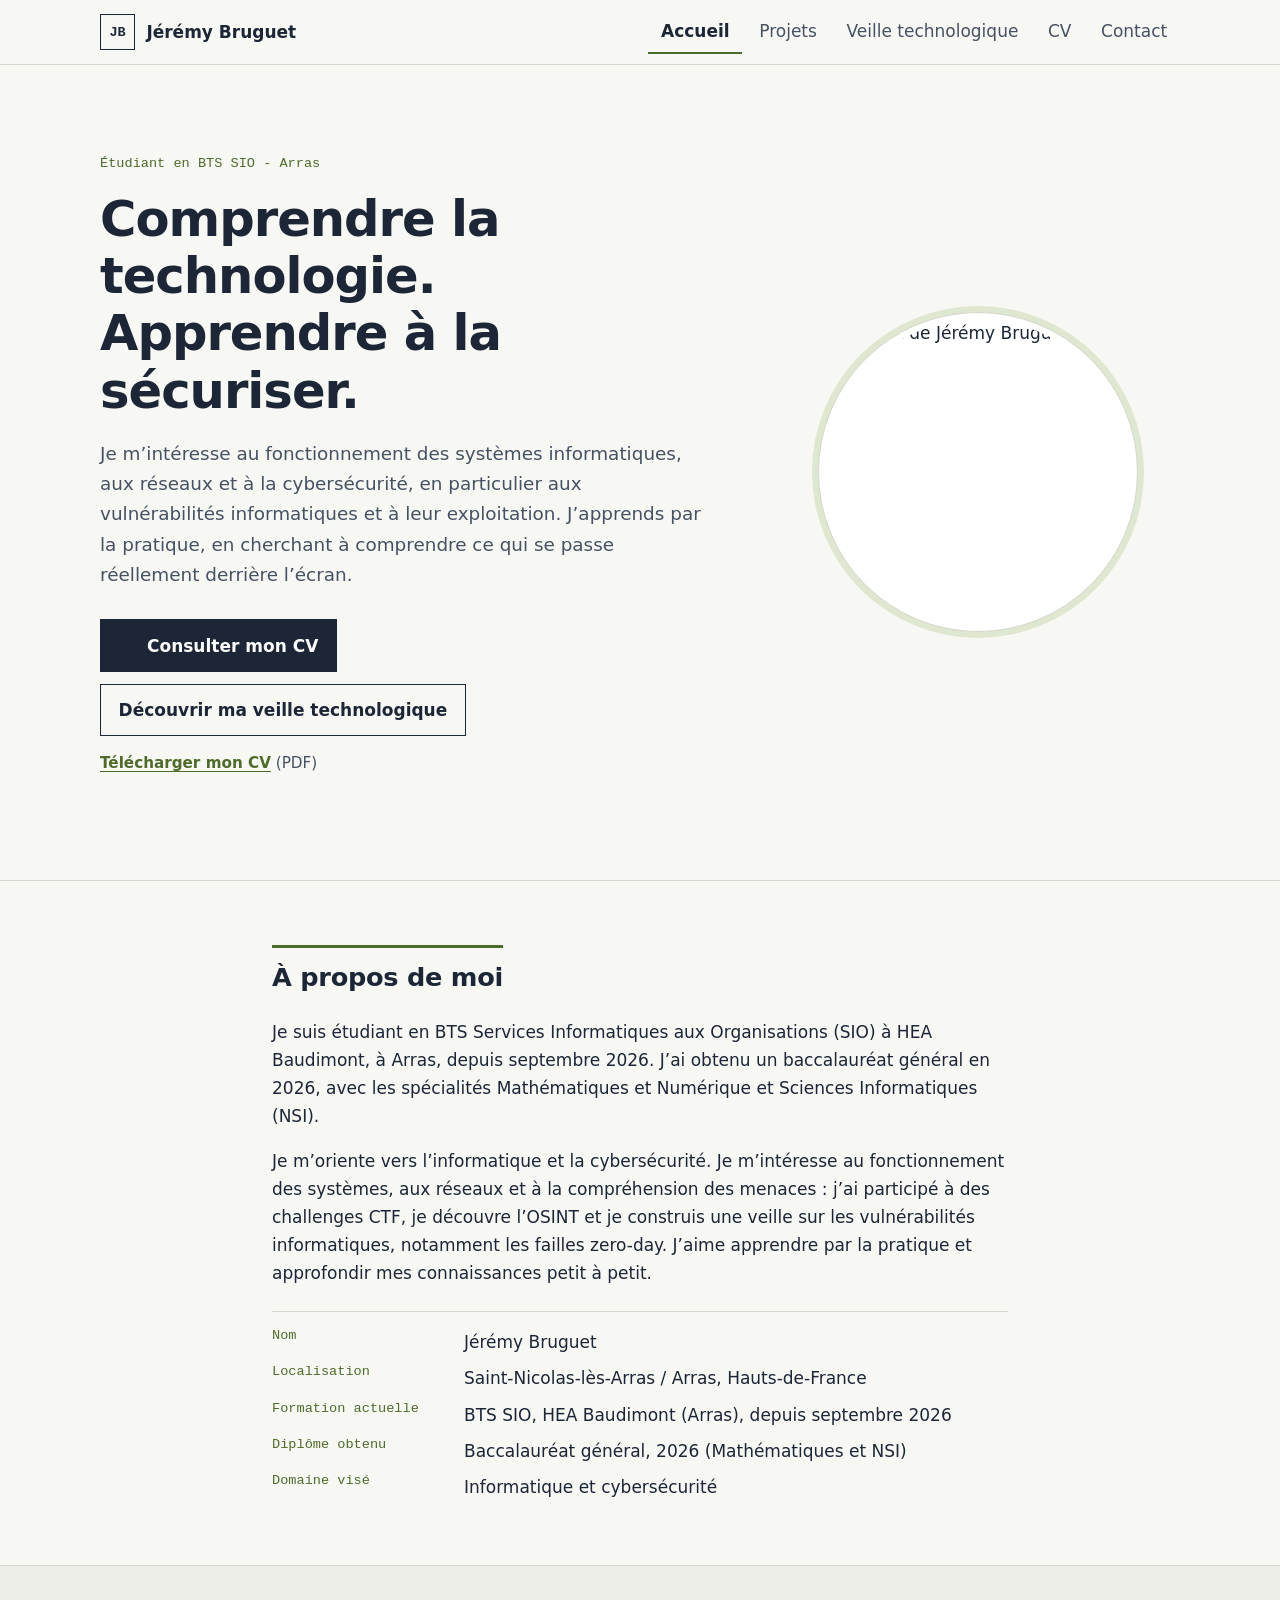
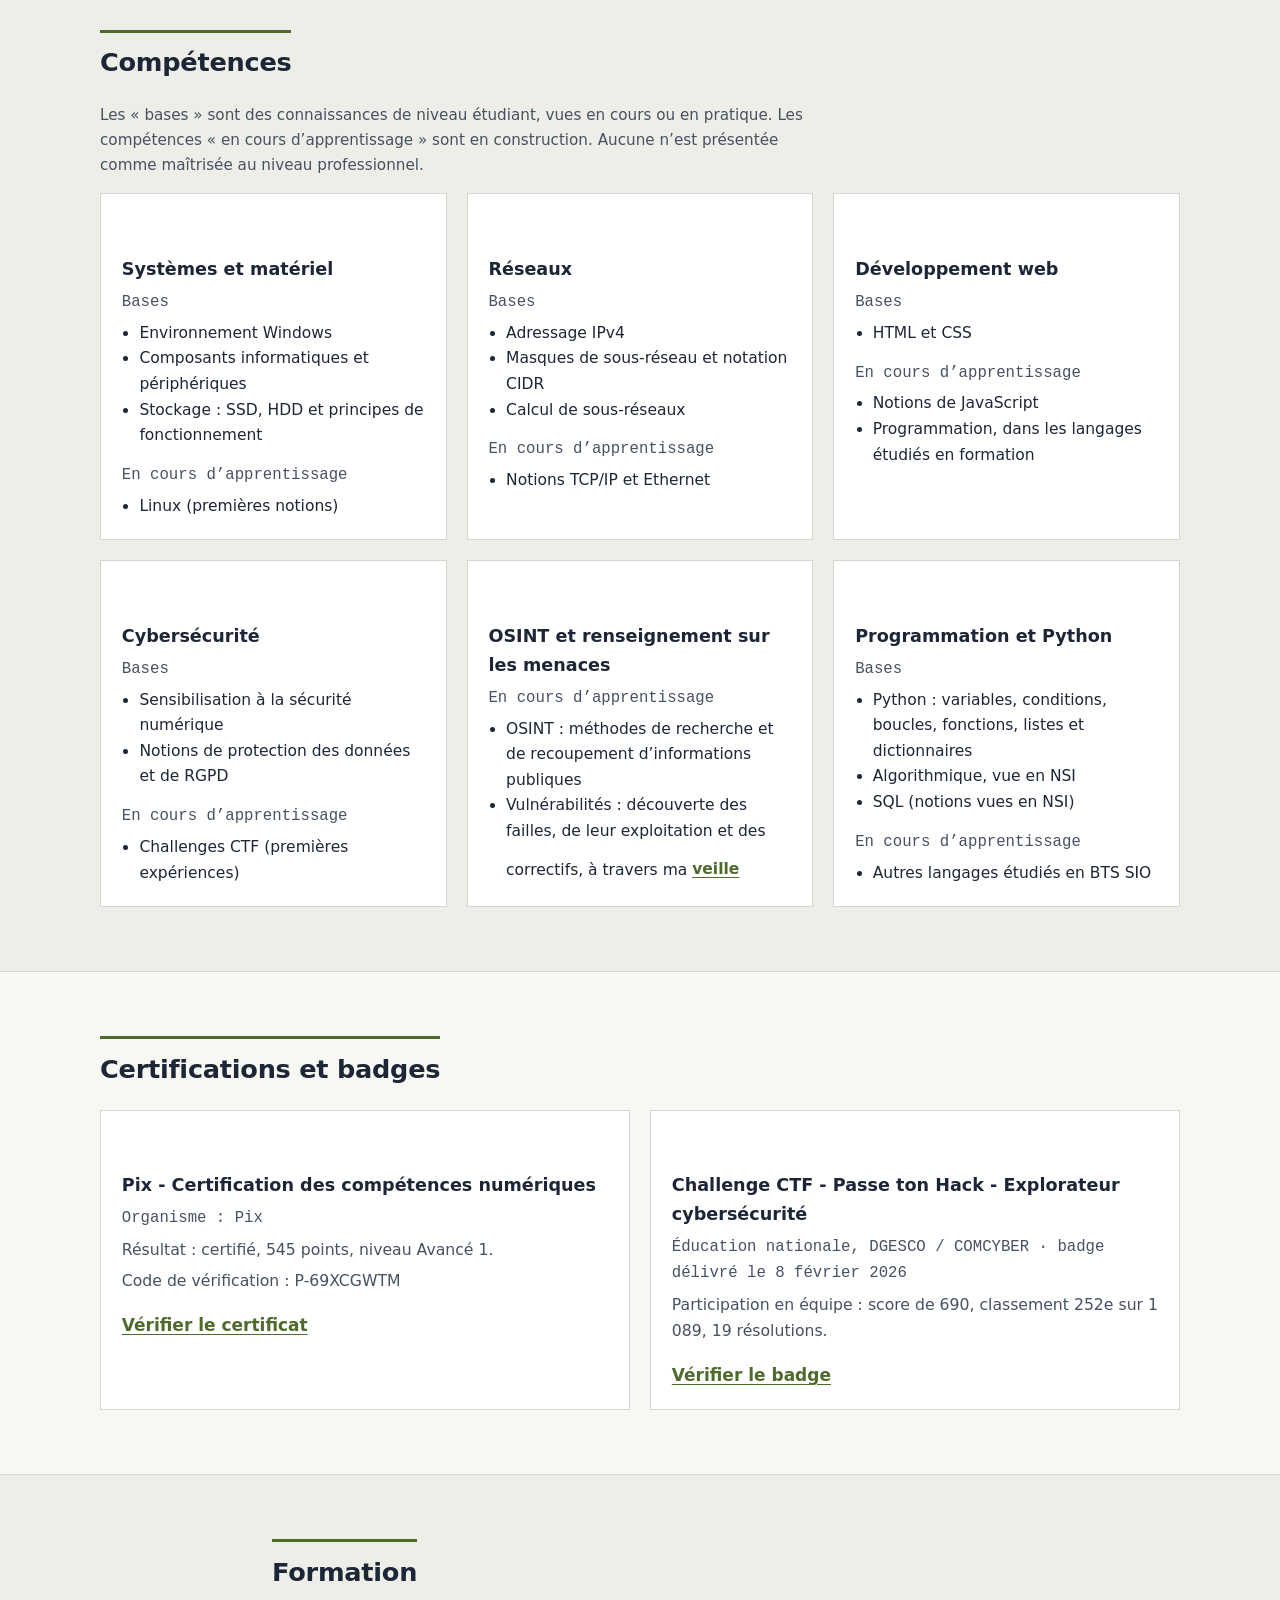
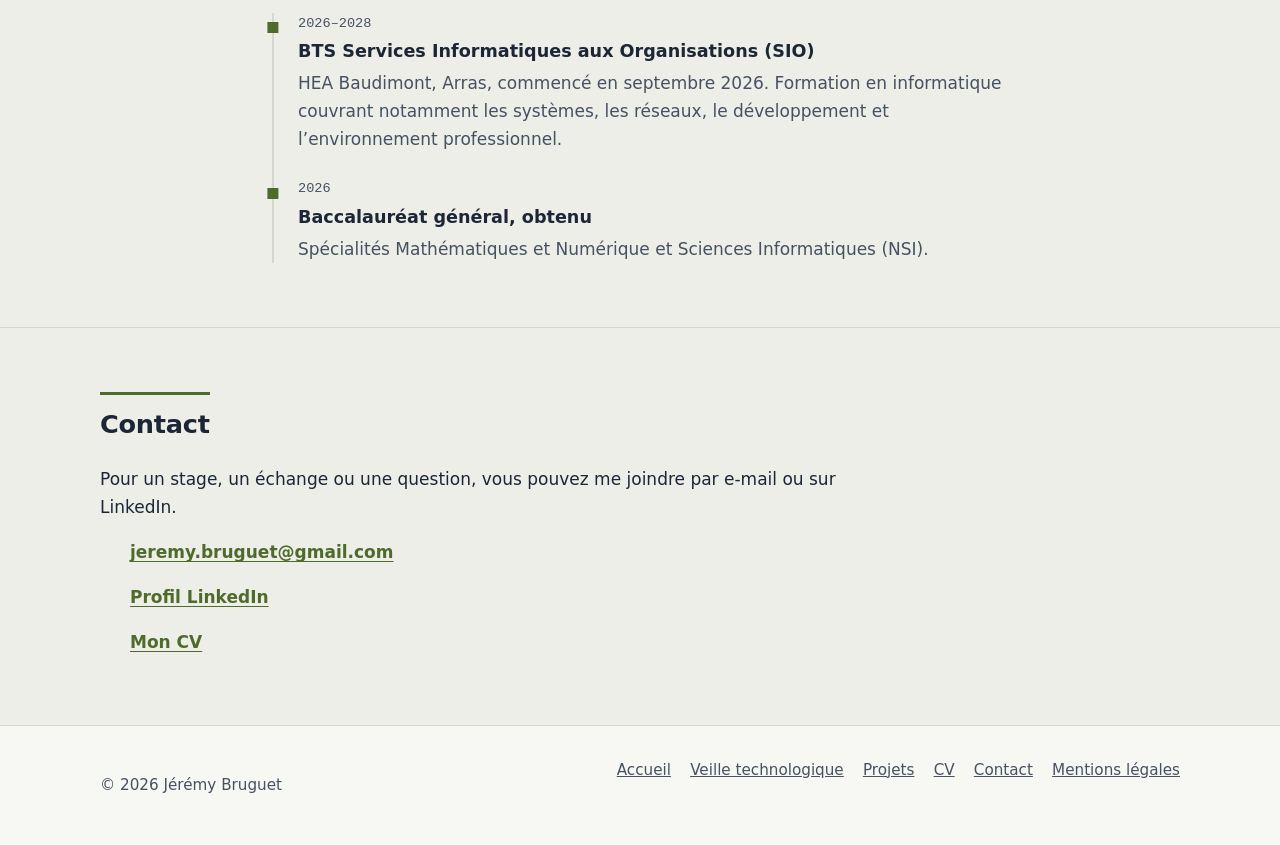
==== index.html @ c14fc37c "Add files via upload" ====
<!DOCTYPE html>
<html lang="fr">
<head>
<meta charset="utf-8">
<meta name="viewport" content="width=device-width, initial-scale=1">
<title>Jérémy Bruguet - Étudiant en BTS SIO, informatique et cybersécurité</title>
<meta name="description" content="Portfolio de Jérémy Bruguet, étudiant en BTS SIO à Arras : présentation, compétences, certifications, veille technologique sur les vulnérabilités informatiques et CV.">
<meta property="og:type" content="website">
<meta property="og:locale" content="fr_FR">
<meta property="og:title" content="Jérémy Bruguet - Étudiant en BTS SIO, informatique et cybersécurité">
<meta property="og:description" content="Portfolio de Jérémy Bruguet, étudiant en BTS SIO à Arras : présentation, compétences, certifications, veille technologique sur les vulnérabilités informatiques et CV.">
<link rel="icon" href="assets/favicon.svg" type="image/svg+xml">
<link rel="stylesheet" href="style.css">
<script src="script.js" defer></script>
</head>
<body>
<a class="skip" href="#contenu">Aller au contenu</a>
<header class="site-header"><div class="wrap bar">
<a class="brand" href="index.html"><span class="logo" aria-hidden="true">JB</span>Jérémy Bruguet</a>
<button class="toggle" type="button" aria-expanded="false" aria-controls="menu"><span class="i icon icon-menu" aria-hidden="true"></span> Menu</button>
<nav id="menu" aria-label="Navigation principale"><ul>
<li><a href="index.html" aria-current="page">Accueil</a></li>
<li><a href="projets.html">Projets</a></li>
<li><a href="veille.html">Veille technologique</a></li>
<li><a href="CV_jeremy_bruguet.pdf" target="_blank" rel="noopener">CV</a></li>
<li><a href="index.html#contact">Contact</a></li>
</ul></nav>
</div></header>
<main id="contenu">
<section class="hero"><div class="wrap hero-grid">
<div>
<p class="eyebrow">Étudiant en BTS SIO - Arras</p>
<h1>Comprendre la technologie. Apprendre à la sécuriser.</h1>
<p class="lead">Je m’intéresse au fonctionnement des systèmes informatiques, aux réseaux et à la cybersécurité, en particulier aux vulnérabilités informatiques et à leur exploitation. J’apprends par la pratique, en cherchant à comprendre ce qui se passe réellement derrière l’écran.</p>
<p class="actions">
<a class="btn primary" href="CV_jeremy_bruguet.pdf" target="_blank" rel="noopener"><span class="i icon icon-file" aria-hidden="true"></span> Consulter mon CV</a>
<a class="btn" href="veille.html">Découvrir ma veille technologique</a>
</p>
<p class="small"><a class="link" href="CV_jeremy_bruguet.pdf" download>Télécharger mon CV</a> (PDF)</p>
</div>
<figure class="photo"><img src="assets/photo-cv.jpg" alt="Portrait de Jérémy Bruguet" width="480" height="480"></figure>
</div></section>

<section class="sec" id="apropos"><div class="wrap prose">
<h2>À propos de moi</h2>
<p>Je suis étudiant en BTS Services Informatiques aux Organisations (SIO) à HEA Baudimont, à Arras, depuis septembre 2026. J’ai obtenu un baccalauréat général en 2026, avec les spécialités Mathématiques et Numérique et Sciences Informatiques (NSI).</p>
<p>Je m’oriente vers l’informatique et la cybersécurité. Je m’intéresse au fonctionnement des systèmes, aux réseaux et à la compréhension des menaces : j’ai participé à des challenges CTF, je découvre l’OSINT et je construis une veille sur les vulnérabilités informatiques, notamment les failles zero-day. J’aime apprendre par la pratique et approfondir mes connaissances petit à petit.</p>
<dl class="facts">
<dt>Nom</dt><dd>Jérémy Bruguet</dd>
<dt>Localisation</dt><dd>Saint-Nicolas-lès-Arras / Arras, Hauts-de-France</dd>
<dt>Formation actuelle</dt><dd>BTS SIO, HEA Baudimont (Arras), depuis septembre 2026</dd>
<dt>Diplôme obtenu</dt><dd>Baccalauréat général, 2026 (Mathématiques et NSI)</dd>
<dt>Domaine visé</dt><dd>Informatique et cybersécurité</dd>
</dl>
</div></section>

<section class="sec alt" id="competences"><div class="wrap">
<h2>Compétences</h2>
<p class="small prose">Les « bases » sont des connaissances de niveau étudiant, vues en cours ou en pratique. Les compétences « en cours d’apprentissage » sont en construction. Aucune n’est présentée comme maîtrisée au niveau professionnel.</p>
<div class="grid">
<article class="card"><span class="i icon icon-monitor" aria-hidden="true"></span><h3>Systèmes et matériel</h3>
<p class="meta">Bases</p><ul><li>Environnement Windows</li><li>Composants informatiques et périphériques</li><li>Stockage : SSD, HDD et principes de fonctionnement</li></ul>
<p class="meta">En cours d’apprentissage</p><ul><li>Linux (premières notions)</li></ul></article>
<article class="card"><span class="i icon icon-network" aria-hidden="true"></span><h3>Réseaux</h3>
<p class="meta">Bases</p><ul><li>Adressage IPv4</li><li>Masques de sous-réseau et notation CIDR</li><li>Calcul de sous-réseaux</li></ul>
<p class="meta">En cours d’apprentissage</p><ul><li>Notions TCP/IP et Ethernet</li></ul></article>
<article class="card"><span class="i icon icon-code" aria-hidden="true"></span><h3>Développement web</h3>
<p class="meta">Bases</p><ul><li>HTML et CSS</li></ul>
<p class="meta">En cours d’apprentissage</p><ul><li>Notions de JavaScript</li><li>Programmation, dans les langages étudiés en formation</li></ul></article>
<article class="card"><span class="i icon icon-shield" aria-hidden="true"></span><h3>Cybersécurité</h3>
<p class="meta">Bases</p><ul><li>Sensibilisation à la sécurité numérique</li><li>Notions de protection des données et de RGPD</li></ul>
<p class="meta">En cours d’apprentissage</p><ul><li>Challenges CTF (premières expériences)</li></ul></article>
<article class="card"><span class="i icon icon-search" aria-hidden="true"></span><h3>OSINT et renseignement sur les menaces</h3>
<p class="meta">En cours d’apprentissage</p><ul><li>OSINT : méthodes de recherche et de recoupement d’informations publiques</li><li>Vulnérabilités : découverte des failles, de leur exploitation et des correctifs, à travers ma <a class="link" href="veille.html">veille</a></li></ul></article>
<article class="card"><span class="i icon icon-terminal" aria-hidden="true"></span><h3>Programmation et Python</h3>
<p class="meta">Bases</p><ul><li>Python : variables, conditions, boucles, fonctions, listes et dictionnaires</li><li>Algorithmique, vue en NSI</li><li>SQL (notions vues en NSI)</li></ul>
<p class="meta">En cours d’apprentissage</p><ul><li>Autres langages étudiés en BTS SIO</li></ul></article>
</div></div></section>

<section class="sec" id="certifications"><div class="wrap">
<h2>Certifications et badges</h2>
<div class="grid">
<article class="card"><span class="i icon icon-award" aria-hidden="true"></span>
<h3>Pix - Certification des compétences numériques</h3>
<p class="meta">Organisme : Pix</p>
<p>Résultat : certifié, 545 points, niveau Avancé 1.</p>
<p class="small">Code de vérification : P-69XCGWTM</p>
<a class="link" href="https://app.pix.fr/verification-certificat" target="_blank" rel="noopener noreferrer">Vérifier le certificat <span class="i icon icon-ext" aria-hidden="true"></span></a></article>
<article class="card"><span class="i icon icon-award" aria-hidden="true"></span>
<h3>Challenge CTF - Passe ton Hack - Explorateur cybersécurité</h3>
<p class="meta">Éducation nationale, DGESCO / COMCYBER · badge délivré le 8 février 2026</p>
<p>Participation en équipe : score de 690, classement 252e sur 1 089, 19 résolutions.</p>
<a class="link" href="https://openbadgepassport.com/app/badge/info/1085976">Vérifier le badge</a></article>
</div></div></section>

<section class="sec alt" id="formation"><div class="wrap prose">
<h2>Formation</h2>
<ol class="timeline">
<li><p class="meta">2026–2028</p><h3>BTS Services Informatiques aux Organisations (SIO)</h3><p>HEA Baudimont, Arras, commencé en septembre 2026. Formation en informatique couvrant notamment les systèmes, les réseaux, le développement et l’environnement professionnel.</p></li>
<li><p class="meta">2026</p><h3>Baccalauréat général, obtenu</h3><p>Spécialités Mathématiques et Numérique et Sciences Informatiques (NSI).</p></li>
</ol>
</div></section>


<section class="sec alt" id="contact"><div class="wrap">
<h2>Contact</h2>
<p class="prose">Pour un stage, un échange ou une question, vous pouvez me joindre par e-mail ou sur LinkedIn.</p>
<ul class="contact">
<li><a class="link" href="mailto:jeremy.bruguet@gmail.com"><span class="i icon icon-mail" aria-hidden="true"></span> jeremy.bruguet@gmail.com</a></li>
<li><a class="link" href="https://www.linkedin.com/in/jeremy-bruguet/" target="_blank" rel="noopener noreferrer"><span class="i icon icon-linkedin" aria-hidden="true"></span> Profil LinkedIn</a></li>
<li><a class="link" href="CV_jeremy_bruguet.pdf" target="_blank" rel="noopener"><span class="i icon icon-file" aria-hidden="true"></span> Mon CV</a></li>
</ul>
</div></section>
</main>
<footer class="site-footer"><div class="wrap foot">
<p>© <span data-year>2026</span> Jérémy Bruguet</p>
<ul>
<li><a href="index.html">Accueil</a></li>
<li><a href="veille.html">Veille technologique</a></li>
<li><a href="projets.html">Projets</a></li>
<li><a href="CV_jeremy_bruguet.pdf" target="_blank" rel="noopener">CV</a></li>
<li><a href="index.html#contact">Contact</a></li>
<li><a href="mentions-legales.html">Mentions légales</a></li>
</ul>
</div></footer>
</body>
</html>
---- style.css ----
:root{--bg:#f7f7f3;--alt:#eceee7;--ink:#1c2636;--mute:#465162;--line:#d3d7cd;--acc:#4f6b2c;--soft:#dfe7d0;--mono:ui-monospace,SFMono-Regular,Menlo,Consolas,monospace}
*{box-sizing:border-box}
html{scroll-behavior:smooth;scroll-padding-top:5rem}
body{margin:0;background:var(--bg);color:var(--ink);font:1.0625rem/1.65 system-ui,-apple-system,"Segoe UI",Roboto,sans-serif}
.wrap{width:min(1080px,100% - 2.5rem);margin-inline:auto}
a{color:inherit}
:focus-visible{outline:3px solid var(--acc);outline-offset:2px}
.skip{position:absolute;left:-9999px}
.skip:focus{left:1rem;top:1rem;z-index:30;background:var(--ink);color:#fff;padding:.5rem 1rem}
.sr{position:absolute;width:1px;height:1px;overflow:hidden;clip:rect(0 0 0 0);white-space:nowrap}
.i{display:inline-block;width:1.2em;height:1.2em;flex:none;vertical-align:-.18em}
:root{--icon-acc:brightness(0) saturate(100%) invert(90%) sepia(73%) saturate(1149%) hue-rotate(26deg) brightness(38%) contrast(69%);--icon-white:brightness(0) invert(1)}
.icon{background:center/contain no-repeat}
.icon-award{background-image:url(assets/icons/award.svg)}
.icon-back{background-image:url(assets/icons/back.svg)}
.icon-check{background-image:url(assets/icons/check.svg)}
.icon-code{background-image:url(assets/icons/code.svg)}
.icon-download{background-image:url(assets/icons/download.svg)}
.icon-ext{background-image:url(assets/icons/ext.svg)}
.icon-file{background-image:url(assets/icons/file.svg)}
.icon-home{background-image:url(assets/icons/home.svg)}
.icon-linkedin{background-image:url(assets/icons/linkedin.svg)}
.icon-mail{background-image:url(assets/icons/mail.svg)}
.icon-menu{background-image:url(assets/icons/menu.svg)}
.icon-monitor{background-image:url(assets/icons/monitor.svg)}
.icon-network{background-image:url(assets/icons/network.svg)}
.icon-refresh{background-image:url(assets/icons/refresh.svg)}
.icon-search{background-image:url(assets/icons/search.svg)}
.icon-shield{background-image:url(assets/icons/shield.svg)}
.icon-terminal{background-image:url(assets/icons/terminal.svg)}
.card>.icon,.link .icon{filter:var(--icon-acc)}
.link:hover .icon{filter:none}
.btn.primary .icon,.btn:hover .icon{filter:var(--icon-white)}

.site-header{position:sticky;top:0;z-index:10;background:rgba(247,247,243,.96);border-bottom:1px solid var(--line)}
.bar{display:flex;align-items:center;justify-content:space-between;gap:1rem;min-height:4rem;flex-wrap:wrap}
.brand{display:flex;align-items:center;gap:.7rem;font-weight:650;text-decoration:none}
.logo{display:grid;place-items:center;width:2.2rem;height:2.2rem;border:1.5px solid var(--ink);font:700 .85rem var(--mono)}
nav ul{display:flex;flex-wrap:wrap;gap:.25rem;list-style:none;margin:0;padding:0}
nav a{display:block;padding:.45rem .8rem;text-decoration:none;color:var(--mute);border-bottom:2px solid transparent;transition:color .15s,border-color .15s}
nav a:hover{color:var(--ink);border-color:var(--line)}
nav a[aria-current="page"]{font-weight:650}
nav a[aria-current]{color:var(--ink);border-color:var(--acc)}
.toggle{display:none;align-items:center;gap:.4rem;background:none;border:1px solid var(--line);padding:.45rem .8rem;font:inherit;color:inherit;cursor:pointer}

h1{font-size:clamp(2rem,4.6vw,3.1rem);line-height:1.15;margin:0 0 1.2rem;letter-spacing:-.02em}
h2{font-size:1.6rem;line-height:1.25;margin:0 0 1.5rem;letter-spacing:-.01em;padding-top:.9rem;border-top:3px solid var(--acc);width:fit-content;min-width:3rem}
h3{font-size:1.1rem;margin:.6rem 0 .4rem}
.meta,.eyebrow{font-family:var(--mono);font-size:.85rem}
.eyebrow{color:var(--acc);margin:0 0 1rem}
.meta{color:var(--acc);margin:0}
.lead{font-size:1.15rem;color:var(--mute);max-width:40rem}
.small{font-size:.95rem;color:var(--mute)}
.prose{max-width:46rem}

.hero{padding:clamp(2.5rem,7vw,5.5rem) 0}
.hero-grid{display:grid;grid-template-columns:1.5fr 1fr;gap:clamp(2rem,6vw,4.5rem);align-items:center}
.actions{display:flex;flex-wrap:wrap;gap:.75rem;margin:1.8rem 0 .8rem}
.btn{display:inline-flex;align-items:center;gap:.5rem;padding:.7rem 1.1rem;border:1.5px solid var(--ink);text-decoration:none;font-weight:600;transition:background .15s,color .15s,border-color .15s}
.btn:hover{background:var(--ink);color:#fff}
.btn.primary{background:var(--ink);color:#fff}
.btn.primary:hover{background:var(--acc);border-color:var(--acc)}
.photo{margin:0;width:100%;max-width:320px;justify-self:center}
.photo img{display:block;width:100%;height:auto;aspect-ratio:1/1;object-fit:cover;border-radius:50%;border:1px solid var(--line);padding:6px;background:#fff;box-shadow:0 0 0 6px var(--soft)}

.sec{padding:clamp(2.5rem,6vw,4rem) 0;border-top:1px solid var(--line)}
.sec.alt{background:var(--alt)}
.grid{display:grid;gap:1.25rem;grid-template-columns:repeat(auto-fit,minmax(16rem,1fr))}
.card{background:#fff;border:1px solid var(--line);padding:1.25rem 1.3rem}
.card>.i{color:var(--acc);width:1.6rem;height:1.6rem}
.card p{margin:.3rem 0;color:var(--mute);font-size:.98rem}
.card ul{margin:.6rem 0 0;padding-left:1.1rem;font-size:.97rem}
.link{color:var(--acc);font-weight:600;text-underline-offset:3px}
.link:hover{color:var(--ink)}
.card .link{display:inline-flex;gap:.4rem;align-items:center;margin-top:.8rem}

.timeline{list-style:none;margin:0;padding:0 0 0 1.5rem;border-left:2px solid var(--line)}
.timeline li{position:relative;padding-bottom:1.6rem}
.timeline li:last-child{padding-bottom:0}
.timeline li::before{content:"";position:absolute;left:calc(-1.5rem - 1px);top:.6rem;width:.7rem;height:.7rem;background:var(--acc);transform:translateX(-50%)}
.timeline h3{margin:.1rem 0 .2rem}
.timeline p{margin:0;color:var(--mute)}
.tags,.contact{list-style:none;margin:0;padding:0}
.tags{display:flex;flex-wrap:wrap;gap:.6rem}
.tags li{border:1px solid var(--line);background:#fff;padding:.4rem .9rem}
.contact{display:grid;gap:.8rem}
.contact a{display:inline-flex;align-items:center;gap:.6rem}

.empty{border:1px dashed var(--mute);background:#fff;padding:1.5rem;color:var(--mute);margin:0}
.fiche{background:#fff;border:1px solid var(--line);padding:1.25rem 1.5rem;margin-bottom:1.25rem}
.fiche dl{display:grid;grid-template-columns:11rem 1fr;gap:.5rem 1rem;margin:0}
.fiche dt{font:.85rem var(--mono);color:var(--acc)}
.fiche dd{margin:0}
.steps{list-style:none;margin:0;padding:0;display:grid;gap:1.25rem;grid-template-columns:repeat(auto-fit,minmax(13rem,1fr))}
.themes{columns:2 16rem;padding-left:1.2rem;margin:0}

.site-footer{border-top:1px solid var(--line);padding:2rem 0;color:var(--mute);font-size:.95rem}
.foot{display:flex;flex-wrap:wrap;justify-content:space-between;gap:1rem}
.foot ul{display:flex;flex-wrap:wrap;gap:1.2rem;list-style:none;margin:0;padding:0}

@media (max-width:760px){
.hero-grid{grid-template-columns:1fr}
.photo{order:-1;max-width:220px}
.fiche dl{grid-template-columns:1fr}
.js .toggle{display:inline-flex}
.js nav{display:none;width:100%}
.js nav.open{display:block;padding-bottom:.6rem}
.js nav ul{flex-direction:column}
}
@media (prefers-reduced-motion:reduce){*{transition:none!important;scroll-behavior:auto!important}}

.facts{display:grid;grid-template-columns:11rem 1fr;gap:.5rem 1rem;margin:1.5rem 0 0;padding-top:1rem;border-top:1px solid var(--line)}
.facts dt{font:.85rem var(--mono);color:var(--acc)}
.facts dd{margin:0}
.badge-img{display:block;width:5.5rem;height:auto;margin:.6rem 0}
.card p.meta+ul{margin-top:.2rem}
.card ul+p.meta{margin-top:.9rem}
.tags a{text-decoration:none}
.tags a:hover{color:var(--acc)}
.stack{display:grid;gap:1.25rem}
.srclist{list-style:none;margin:0;padding:0}
.srclist li{margin:.2rem 0}
.nd{color:var(--mute);font-style:italic}
.filters{display:flex;flex-wrap:wrap;gap:1rem;align-items:end;margin-bottom:1rem}
.filters label{display:block;font:.85rem var(--mono);color:var(--mute);margin-bottom:.2rem}
.filters select,.filters input{font:inherit;padding:.5rem .6rem;border:1px solid var(--mute);background:#fff;color:var(--ink);min-width:12rem;max-width:100%}
.el{border-left:4px solid var(--line);padding:.2rem 0 .2rem .9rem;margin:.7rem 0}
.el .lbl{display:block;font:.8rem var(--mono);color:var(--mute)}
.el.etabli{border-left:4px solid var(--ink)}
.el.confirme{border-left:4px solid var(--acc)}
.el.hypothese{border-left:4px dashed var(--acc)}
.el.incertain{border-left:4px dotted var(--mute)}
.fiche h3{margin-top:.2rem}
.fiche{scroll-margin-top:5rem}
@media (max-width:760px){.facts{grid-template-columns:1fr}}

[hidden]{display:none!important}
button.btn{background:transparent;color:inherit;font:inherit;font-weight:600;cursor:pointer}
.err-grid{display:grid;grid-template-columns:1.2fr 1fr;gap:clamp(2rem,6vw,4.5rem);align-items:center}
.code{display:block;font:700 clamp(4.5rem,16vw,9rem)/1 var(--mono);letter-spacing:-.04em;margin-bottom:1rem}
.code::after{content:"";display:block;width:3rem;margin-top:.9rem;border-top:3px solid var(--acc)}
.err-grid code{font-family:var(--mono);font-size:.9rem;overflow-wrap:anywhere}
.flammy{margin:0;width:100%;max-width:420px;justify-self:center}
.flammy img{display:block;width:100%;height:auto;border:1px solid var(--line);padding:6px;background:#fff;box-shadow:8px 8px 0 var(--soft);animation:flottement 5s ease-in-out infinite}
.flammy figcaption{margin-top:1rem;text-align:center;font:.85rem var(--mono);color:var(--mute)}
@keyframes flottement{50%{transform:translateY(-6px)}}
@media (max-width:760px){.err-grid{grid-template-columns:1fr}.flammy{order:-1;max-width:260px}}
@media (prefers-reduced-motion:reduce){.flammy img{animation:none}}
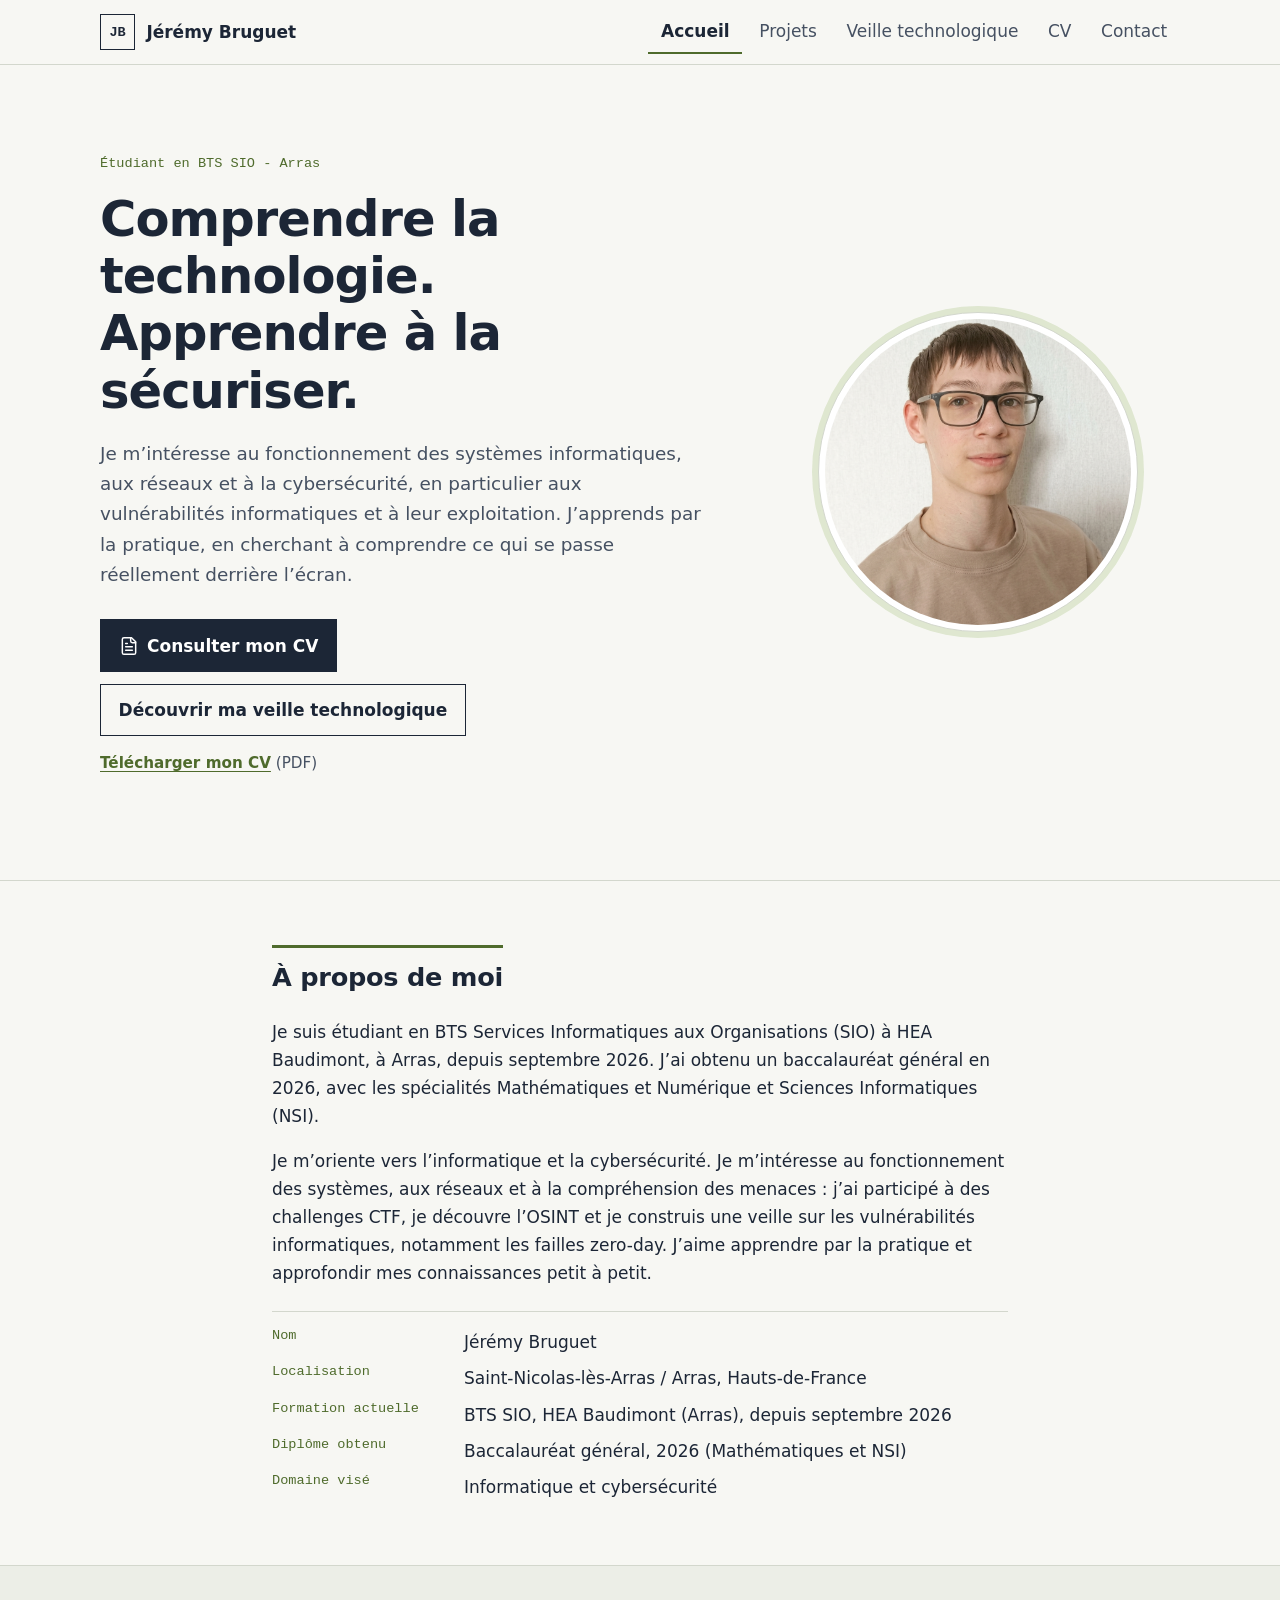
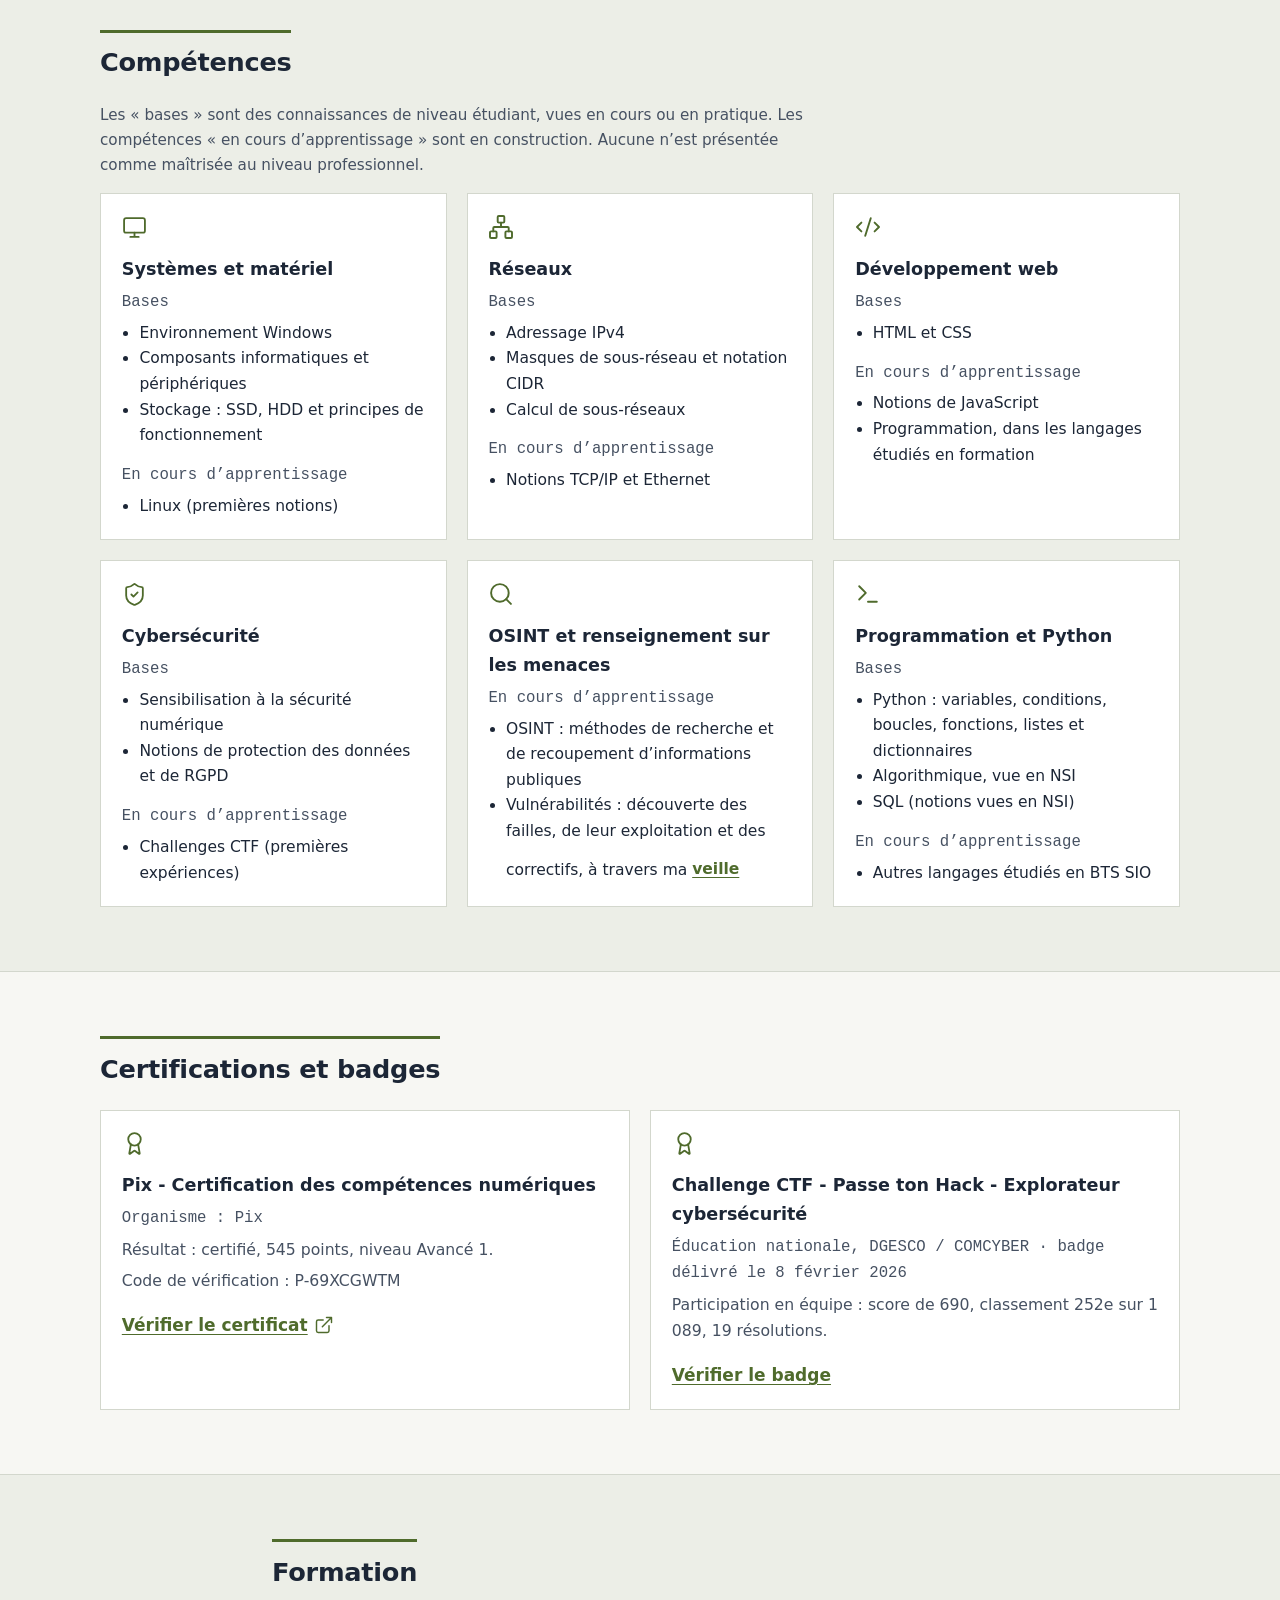
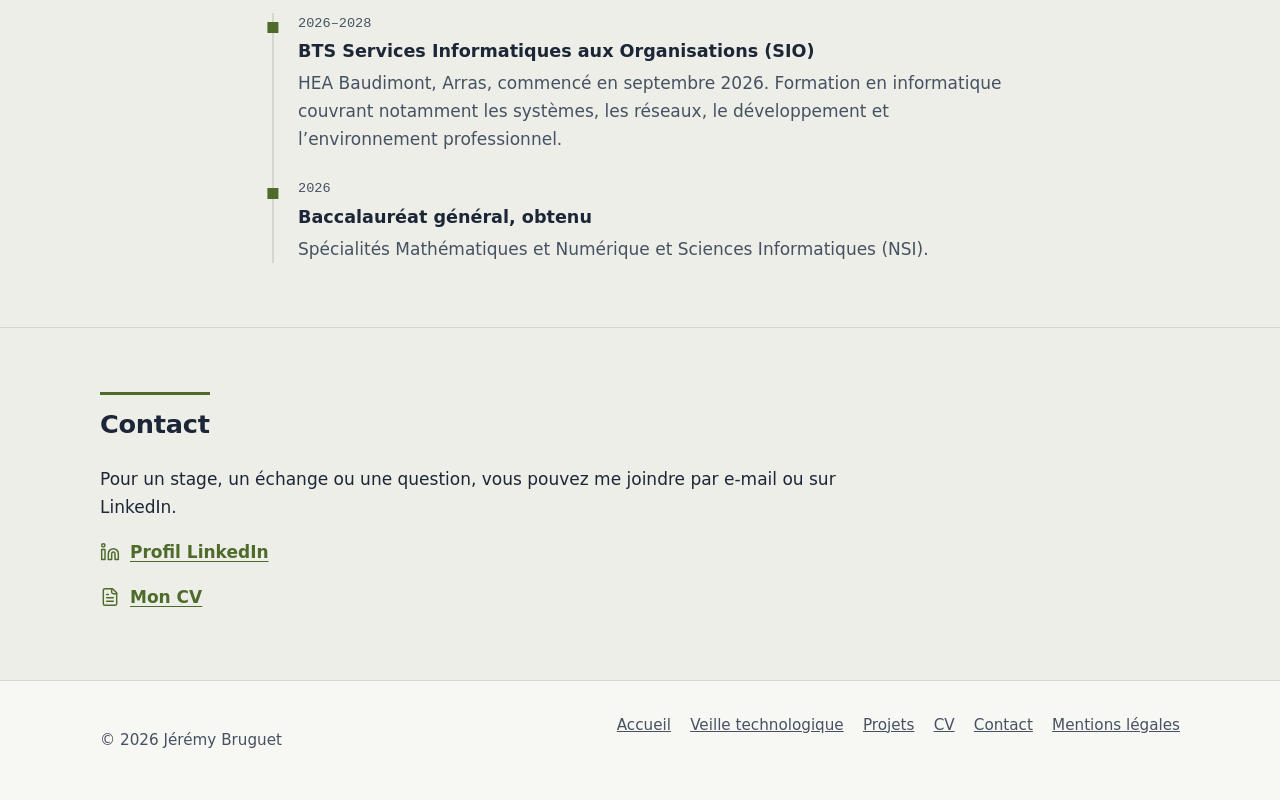
==== commit 19ab28fc: "Remove email link from contact section" ====
--- a/index.html
+++ b/index.html
@@ -106,7 +106,6 @@
 <h2>Contact</h2>
 <p class="prose">Pour un stage, un échange ou une question, vous pouvez me joindre par e-mail ou sur LinkedIn.</p>
 <ul class="contact">
-<li><a class="link" href="mailto:jeremy.bruguet@gmail.com"><span class="i icon icon-mail" aria-hidden="true"></span> jeremy.bruguet@gmail.com</a></li>
 <li><a class="link" href="https://www.linkedin.com/in/jeremy-bruguet/" target="_blank" rel="noopener noreferrer"><span class="i icon icon-linkedin" aria-hidden="true"></span> Profil LinkedIn</a></li>
 <li><a class="link" href="CV_jeremy_bruguet.pdf" target="_blank" rel="noopener"><span class="i icon icon-file" aria-hidden="true"></span> Mon CV</a></li>
 </ul>
